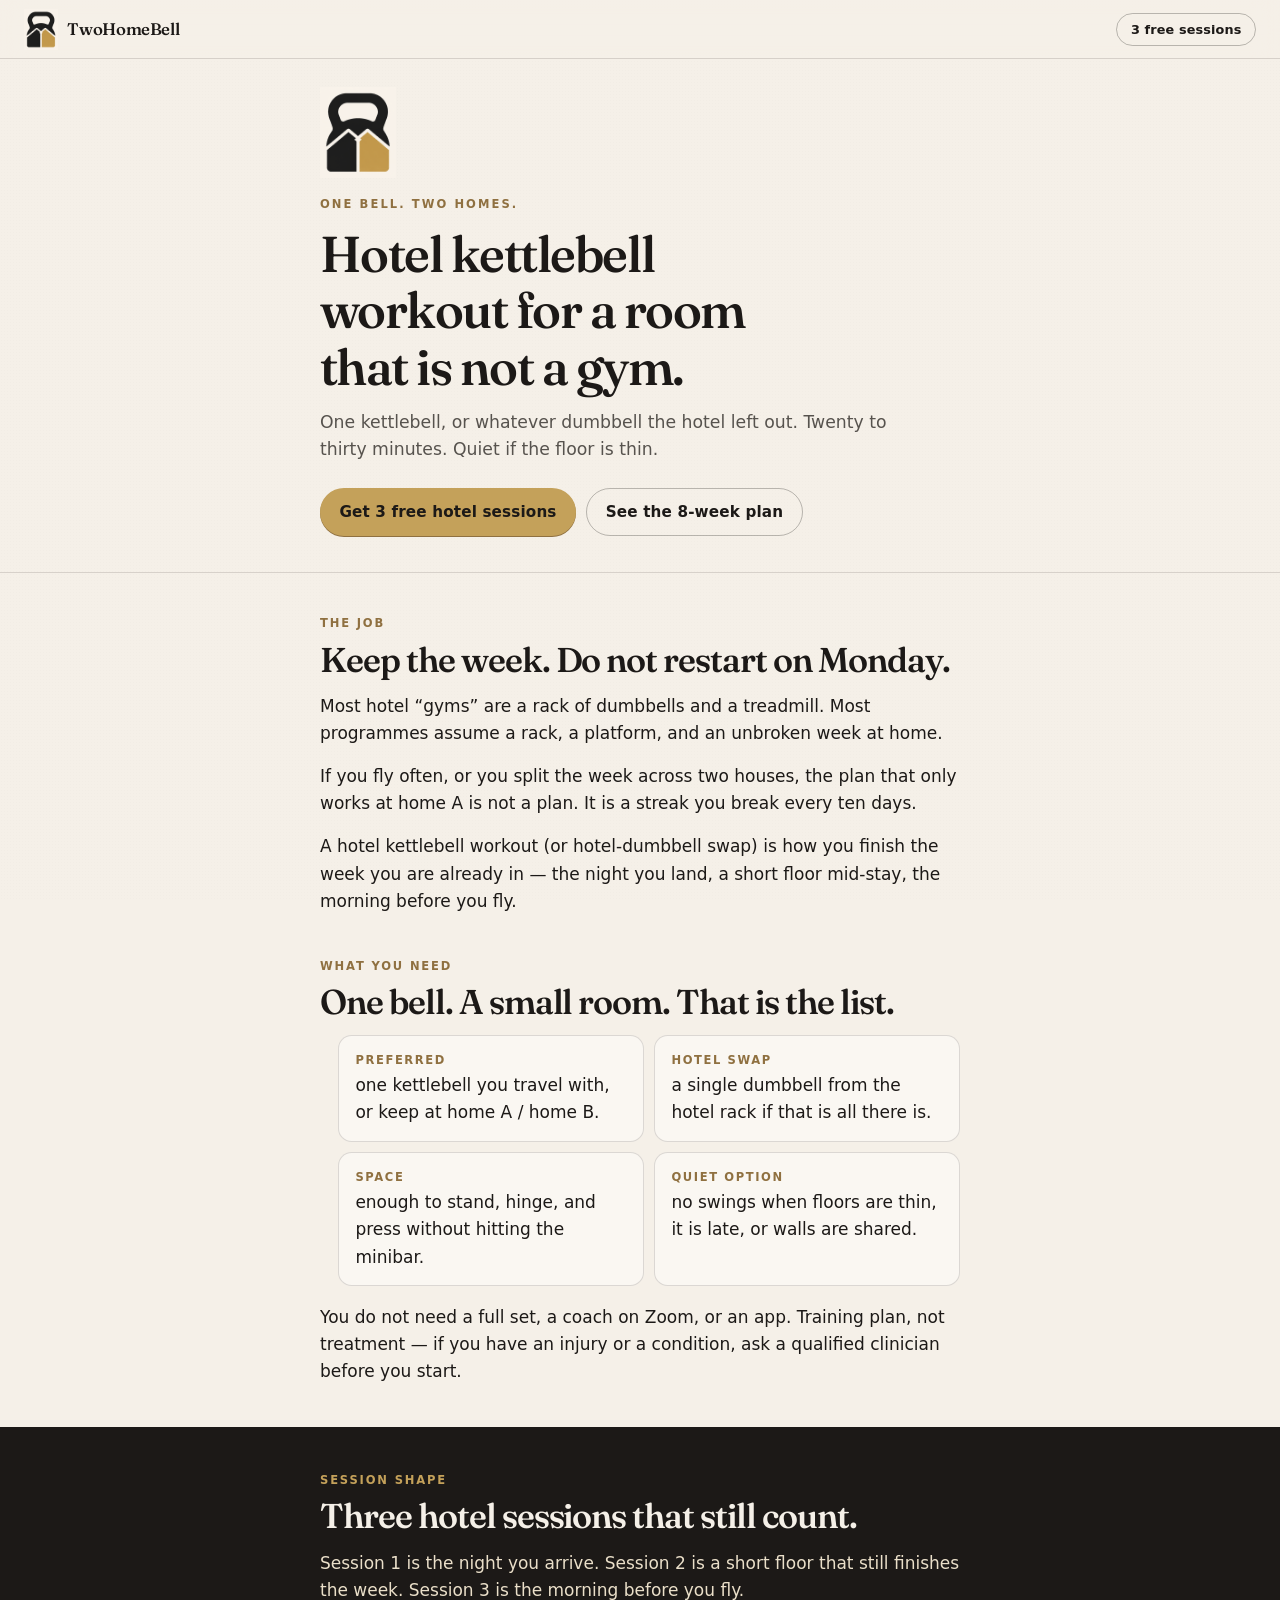
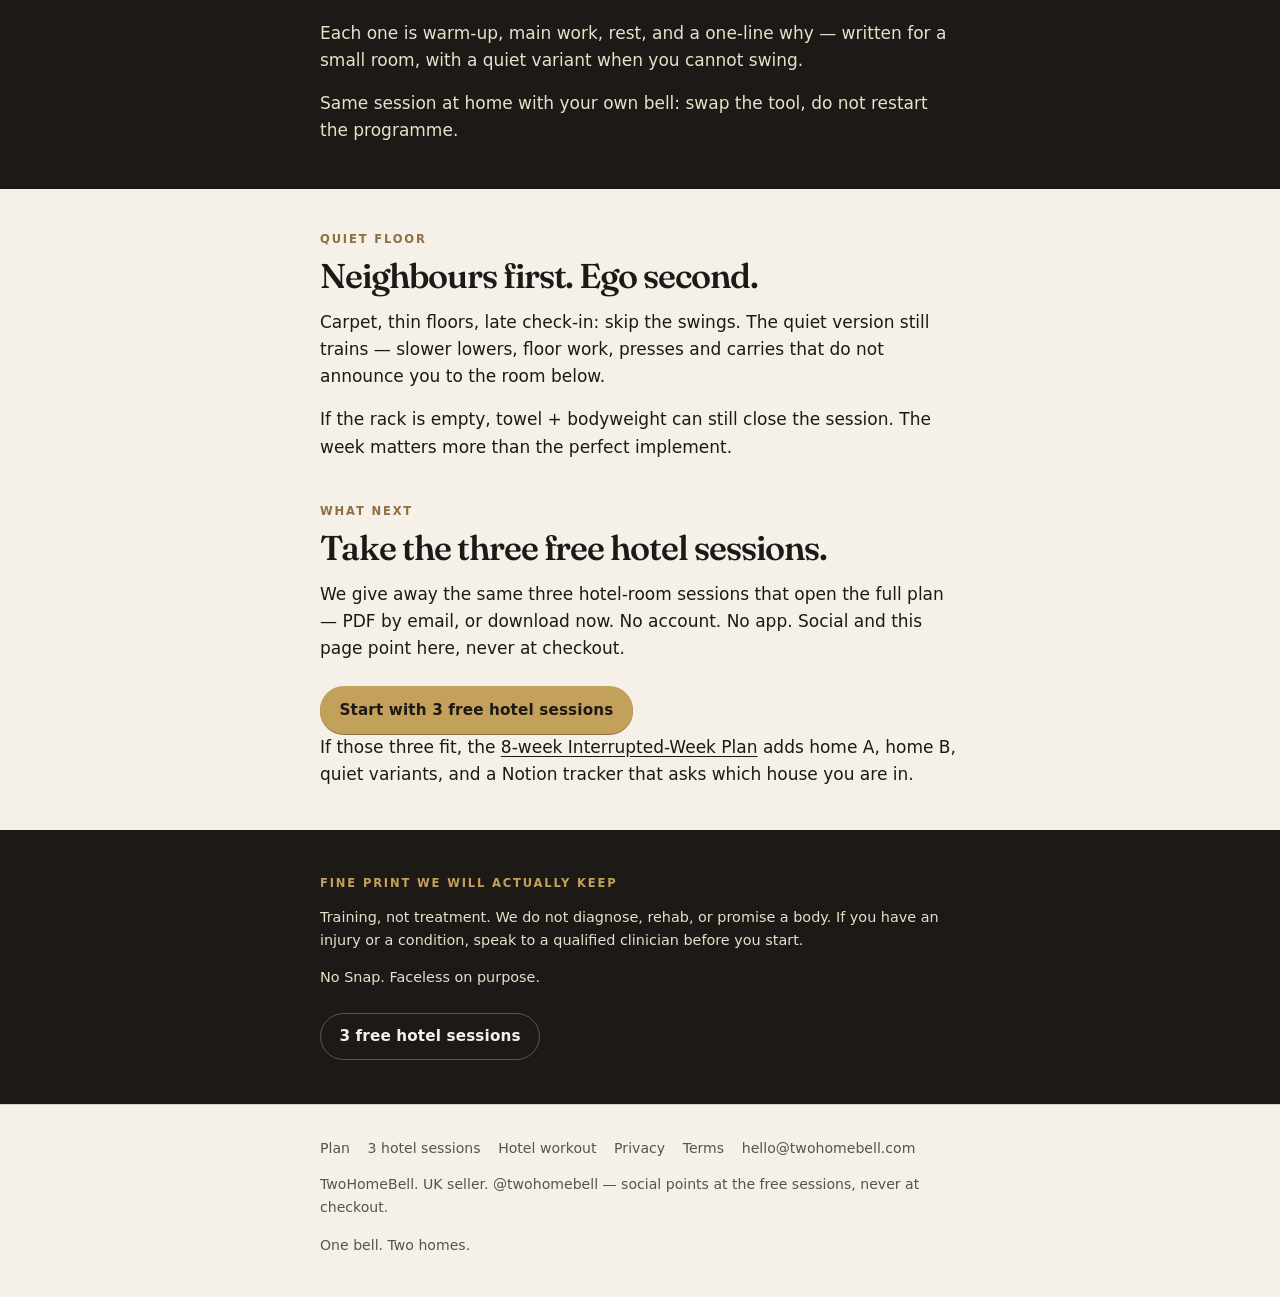
==== hotel-kettlebell-workout.html @ 32d3dc1b "Add hotel kettlebell workout guide (CTA to start.html)" ====
<!DOCTYPE html>
<html lang="en-GB">
<head>
  <meta charset="utf-8">
  <meta name="viewport" content="width=device-width, initial-scale=1">
  <title>Hotel kettlebell workout — one bell, quiet floor</title>
  <meta name="description" content="A hotel kettlebell workout for small rooms and thin floors. One bell or a hotel dumbbell. 20–30 minutes. Free three-session PDF.">
  <link rel="canonical" href="http://twohomebell.com/hotel-kettlebell-workout.html">
  <link rel="icon" type="image/png" href="favicon.png">
  <link rel="apple-touch-icon" href="favicon.png">
  <meta property="og:title" content="Hotel kettlebell workout — one bell, quiet floor">
  <meta property="og:description" content="Small room. Neighbours. One bell or a hotel dumbbell. Free three hotel-room sessions.">
  <meta property="og:url" content="http://twohomebell.com/hotel-kettlebell-workout.html">
  <meta property="og:image" content="http://twohomebell.com/twohomebell-mark.png">
  <meta property="og:type" content="article">
  <meta name="theme-color" content="#F5F0E8">
  <link rel="preconnect" href="https://fonts.googleapis.com">
  <link rel="preconnect" href="https://fonts.gstatic.com" crossorigin>
  <link href="https://fonts.googleapis.com/css2?family=Fraunces:ital,opsz,wght@0,144,500;0,144,600;1,144,500&display=swap" rel="stylesheet">
  <link rel="stylesheet" href="styles.css">
</head>
<body>
  <a class="skip" href="#main">Skip to content</a>
  <header class="site-header">
    <a class="brand" href="index.html">
      <img src="logo.png" alt="" width="40" height="48">
      <span class="brand-name">TwoHomeBell</span>
    </a>
    <a class="btn btn-ghost btn-small header-cta" href="start.html">3 free sessions</a>
  </header>

  <main id="main">
    <section class="hero">
      <div class="wrap">
        <img class="hero-mark" src="logo.png" alt="" width="76" height="90">
        <p class="kicker">One bell. Two homes.</p>
        <h1>Hotel kettlebell workout for a room that is not a gym.</h1>
        <p class="lead">One kettlebell, or whatever dumbbell the hotel left out. Twenty to thirty minutes. Quiet if the floor is thin.</p>
        <div class="btn-row">
          <a class="btn btn-primary" href="start.html">Get 3 free hotel sessions</a>
          <a class="btn btn-ghost" href="index.html">See the 8-week plan</a>
        </div>
      </div>
    </section>

    <hr class="rule">

    <section class="section">
      <div class="wrap prose">
        <p class="section-num">The job</p>
        <h2>Keep the week. Do not restart on Monday.</h2>
        <p>Most hotel “gyms” are a rack of dumbbells and a treadmill. Most programmes assume a rack, a platform, and an unbroken week at home.</p>
        <p>If you fly often, or you split the week across two houses, the plan that only works at home A is not a plan. It is a streak you break every ten days.</p>
        <p>A hotel kettlebell workout (or hotel-dumbbell swap) is how you finish the week you are already in — the night you land, a short floor mid-stay, the morning before you fly.</p>
      </div>
    </section>

    <section class="section" style="padding-top:0">
      <div class="wrap prose">
        <p class="section-num">What you need</p>
        <h2>One bell. A small room. That is the list.</h2>
        <ul class="variants">
          <li><strong>Preferred</strong> one kettlebell you travel with, or keep at home A / home B.</li>
          <li><strong>Hotel swap</strong> a single dumbbell from the hotel rack if that is all there is.</li>
          <li><strong>Space</strong> enough to stand, hinge, and press without hitting the minibar.</li>
          <li><strong>Quiet option</strong> no swings when floors are thin, it is late, or walls are shared.</li>
        </ul>
        <p>You do not need a full set, a coach on Zoom, or an app. Training plan, not treatment — if you have an injury or a condition, ask a qualified clinician before you start.</p>
      </div>
    </section>

    <section class="band">
      <div class="wrap">
        <p class="section-num">Session shape</p>
        <h2>Three hotel sessions that still count.</h2>
        <p>Session 1 is the night you arrive. Session 2 is a short floor that still finishes the week. Session 3 is the morning before you fly.</p>
        <p>Each one is warm-up, main work, rest, and a one-line why — written for a small room, with a quiet variant when you cannot swing.</p>
        <p>Same session at home with your own bell: swap the tool, do not restart the programme.</p>
      </div>
    </section>

    <section class="section">
      <div class="wrap prose">
        <p class="section-num">Quiet floor</p>
        <h2>Neighbours first. Ego second.</h2>
        <p>Carpet, thin floors, late check-in: skip the swings. The quiet version still trains — slower lowers, floor work, presses and carries that do not announce you to the room below.</p>
        <p>If the rack is empty, towel + bodyweight can still close the session. The week matters more than the perfect implement.</p>
      </div>
    </section>

    <section class="section" style="padding-top:0">
      <div class="wrap prose">
        <p class="section-num">What next</p>
        <h2>Take the three free hotel sessions.</h2>
        <p>We give away the same three hotel-room sessions that open the full plan — PDF by email, or download now. No account. No app. Social and this page point here, never at checkout.</p>
        <div class="btn-row">
          <a class="btn btn-primary" href="start.html">Start with 3 free hotel sessions</a>
        </div>
        <p>If those three fit, the <a href="index.html">8-week Interrupted-Week Plan</a> adds home A, home B, quiet variants, and a Notion tracker that asks which house you are in.</p>
      </div>
    </section>

    <section class="band">
      <div class="wrap fine-print">
        <p class="section-num">Fine print we will actually keep</p>
        <p>Training, not treatment. We do not diagnose, rehab, or promise a body. If you have an injury or a condition, speak to a qualified clinician before you start.</p>
        <p>No Snap. Faceless on purpose.</p>
        <div class="btn-row">
          <a class="btn btn-ghost" href="start.html" style="border-color:rgba(245,240,232,0.28);color:var(--cream)">3 free hotel sessions</a>
        </div>
      </div>
    </section>
  </main>

  <footer class="site-footer">
    <div class="wrap">
      <nav aria-label="Footer">
        <a href="index.html">Plan</a>
        <a href="start.html">3 hotel sessions</a>
        <a href="hotel-kettlebell-workout.html">Hotel workout</a>
        <a href="privacy.html">Privacy</a>
        <a href="terms.html">Terms</a>
        <a href="mailto:hello@twohomebell.com">hello@twohomebell.com</a>
      </nav>
      <p>TwoHomeBell. UK seller. @twohomebell — social points at the free sessions, never at checkout.</p>
      <p class="social-note"><a href="start.html">One bell. Two homes.</a></p>
    </div>
  </footer>
</body>
</html>
---- styles.css ----
/* TwoHomeBell — mobile-first storefront
   charcoal #1C1917 · cream #F5F0E8 · brass #C4A15A */

:root {
  --charcoal: #1C1917;
  --cream: #F5F0E8;
  --cream-2: #EBE4D6;
  --brass: #C4A15A;
  --brass-deep: #8F7040;
  --ink: #1C1917;
  --muted: #57534E;
  --line: rgba(28, 25, 23, 0.14);
  --line-strong: rgba(28, 25, 23, 0.28);
  --halo: rgba(196, 161, 90, 0.22);
  --display: "Fraunces", "Iowan Old Style", "Palatino Linotype", Palatino, Georgia, serif;
  --sans: ui-sans-serif, system-ui, -apple-system, "Segoe UI", Roboto, Helvetica, Arial, sans-serif;
  --max: 40rem;
  --pad: 1.25rem;
  --header-h: 3.5rem;
  --radius: 0.85rem;
}

*, *::before, *::after { box-sizing: border-box; }

html {
  scroll-behavior: smooth;
  color-scheme: light;
}

html, body {
  margin: 0;
  padding: 0;
}

body {
  font-family: var(--sans);
  font-size: 1.0625rem;
  line-height: 1.6;
  color: var(--ink);
  background: var(--cream);
  -webkit-font-smoothing: antialiased;
  text-rendering: optimizeLegibility;
}

body::before {
  content: "";
  position: fixed;
  inset: 0;
  pointer-events: none;
  z-index: 0;
  opacity: 0.35;
  background-image:
    radial-gradient(rgba(28, 25, 23, 0.035) 0.6px, transparent 0.7px);
  background-size: 3px 3px;
}

img { max-width: 100%; height: auto; display: block; }

a {
  color: var(--charcoal);
  text-underline-offset: 0.18em;
}

a:hover { color: var(--brass-deep); }

:focus-visible {
  outline: 2px solid var(--brass);
  outline-offset: 3px;
}

.skip {
  position: absolute;
  left: 0.75rem;
  top: -3rem;
  background: var(--charcoal);
  color: var(--cream);
  padding: 0.5rem 0.8rem;
  z-index: 100;
  text-decoration: none;
}
.skip:focus { top: 0.75rem; color: var(--cream); }

.wrap {
  width: min(100% - (var(--pad) * 2), var(--max));
  margin-inline: auto;
  position: relative;
  z-index: 1;
}

/* Header */
.site-header {
  position: sticky;
  top: 0;
  z-index: 50;
  display: flex;
  align-items: center;
  justify-content: space-between;
  gap: 0.75rem;
  min-height: var(--header-h);
  padding: 0.55rem var(--pad);
  background: color-mix(in srgb, var(--cream) 88%, transparent);
  backdrop-filter: blur(12px);
  -webkit-backdrop-filter: blur(12px);
  border-bottom: 1px solid var(--line);
}

.brand {
  display: flex;
  align-items: center;
  gap: 0.55rem;
  text-decoration: none;
  color: var(--charcoal);
  min-width: 0;
}

.brand img {
  width: 2.15rem;
  height: 2.55rem;
  object-fit: contain;
  flex-shrink: 0;
}

.brand-name {
  font-family: var(--display);
  font-optical-sizing: auto;
  font-weight: 560;
  font-size: 1.05rem;
  letter-spacing: -0.02em;
  line-height: 1;
  white-space: nowrap;
}

.header-cta {
  flex-shrink: 0;
}

.subnav {
  display: flex;
  flex-wrap: wrap;
  gap: 0.35rem 1rem;
  padding: 0.7rem var(--pad) 0;
  font-size: 0.78rem;
  letter-spacing: 0.12em;
  text-transform: uppercase;
  color: var(--muted);
  position: relative;
  z-index: 1;
}
.subnav a {
  color: var(--muted);
  text-decoration: none;
}
.subnav a:hover { color: var(--charcoal); }

/* Buttons */
.btn {
  display: inline-flex;
  align-items: center;
  justify-content: center;
  gap: 0.4rem;
  text-decoration: none;
  border: 1px solid transparent;
  cursor: pointer;
  font-family: var(--sans);
  font-weight: 600;
  font-size: 0.95rem;
  letter-spacing: 0.01em;
  line-height: 1.2;
  padding: 0.85rem 1.15rem;
  border-radius: 999px;
  transition: transform 0.15s ease, background 0.15s ease, box-shadow 0.15s ease;
}
.btn:hover { color: inherit; transform: translateY(-1px); }
.btn:active { transform: translateY(0); }

.btn-primary {
  background: var(--brass);
  color: var(--charcoal);
  box-shadow: 0 1px 0 var(--brass-deep);
}
.btn-primary:hover {
  background: #d4b36a;
  color: var(--charcoal);
}

.btn-ghost {
  background: transparent;
  color: var(--charcoal);
  border-color: var(--line-strong);
}
.btn-ghost:hover { background: var(--cream-2); color: var(--charcoal); }

.btn-invert {
  background: var(--cream);
  color: var(--charcoal);
}
.btn-invert:hover { background: #fff; color: var(--charcoal); }

.btn-small {
  padding: 0.5rem 0.85rem;
  font-size: 0.8rem;
}

.btn-block { width: 100%; }

.btn-row {
  display: flex;
  flex-direction: column;
  gap: 0.65rem;
  margin-top: 1.5rem;
}

/* Type */
.kicker {
  font-size: 0.72rem;
  letter-spacing: 0.18em;
  text-transform: uppercase;
  color: var(--brass-deep);
  font-weight: 650;
  margin: 0 0 0.75rem;
}

h1, h2, h3, .display {
  font-family: var(--display);
  font-optical-sizing: auto;
  font-weight: 560;
  letter-spacing: -0.03em;
  line-height: 1.12;
  margin: 0 0 0.85rem;
}

h1 {
  font-size: clamp(2.15rem, 8.6vw, 3.15rem);
  font-weight: 560;
}

h1 em, h2 em, .em {
  font-style: italic;
  font-weight: 500;
  color: var(--brass-deep);
}

h2 { font-size: clamp(1.65rem, 6vw, 2.15rem); }
h3 { font-size: 1.2rem; letter-spacing: -0.02em; margin-bottom: 0.4rem; }

.lead {
  font-size: 1.08rem;
  color: var(--muted);
  margin: 0;
  max-width: 36rem;
}

p { margin: 0 0 1rem; }
p:last-child { margin-bottom: 0; }

.muted { color: var(--muted); }
.small { font-size: 0.88rem; color: var(--muted); }

hr.rule {
  border: 0;
  height: 1px;
  background: var(--line);
  margin: 0;
}

/* Hero */
.hero {
  padding: 1.75rem 0 2.25rem;
  position: relative;
  z-index: 1;
}

.hero-mark {
  width: 5.25rem;
  height: auto;
  margin: 0 0 1.25rem;
}

.trust {
  display: grid;
  grid-template-columns: 1fr 1fr;
  gap: 0.6rem;
  margin-top: 1.5rem;
}
.trust span {
  display: block;
  font-size: 0.78rem;
  color: var(--muted);
  padding: 0.55rem 0.7rem;
  border: 1px solid var(--line);
  border-radius: 0.55rem;
  background: color-mix(in srgb, var(--cream) 70%, white);
}

/* Week rail */
.week-rail {
  display: grid;
  grid-template-columns: repeat(7, 1fr);
  gap: 0.28rem;
  margin: 1.75rem 0 0.35rem;
}
.day {
  background: var(--charcoal);
  color: var(--cream);
  border-radius: 0.45rem;
  padding: 0.45rem 0.15rem 0.5rem;
  text-align: center;
  min-height: 4.4rem;
  display: flex;
  flex-direction: column;
  justify-content: space-between;
  gap: 0.15rem;
}
.day span {
  font-size: 0.58rem;
  letter-spacing: 0.08em;
  text-transform: uppercase;
  opacity: 0.7;
}
.day b {
  font-size: 0.62rem;
  font-weight: 650;
  line-height: 1.2;
}
.day i {
  font-style: normal;
  font-size: 0.62rem;
  color: var(--brass);
  font-weight: 700;
}
.day.mute {
  background: transparent;
  color: var(--muted);
  border: 1px dashed var(--line-strong);
}
.day.mute i { display: none; }
.week-caption {
  font-size: 0.75rem;
  color: var(--muted);
  margin: 0.45rem 0 0;
}

/* Sections */
.section {
  padding: 2.6rem 0;
  position: relative;
  z-index: 1;
}

.section-num {
  font-size: 0.72rem;
  letter-spacing: 0.16em;
  text-transform: uppercase;
  color: var(--brass-deep);
  font-weight: 650;
  margin: 0 0 0.5rem;
}

.band {
  background: var(--charcoal);
  color: var(--cream);
  padding: 2.75rem 0;
  position: relative;
  z-index: 1;
}
.band h2, .band h3 { color: var(--cream); }
.band .section-num { color: var(--brass); }
.band .lead, .band .muted, .band p { color: color-mix(in srgb, var(--cream) 78%, var(--brass)); }
.band a { color: var(--brass); }
.band a:hover { color: #e0c07a; }

.pull {
  border-left: 3px solid var(--brass);
  padding: 0.15rem 0 0.15rem 1rem;
  margin: 1.25rem 0;
  font-family: var(--display);
  font-size: 1.35rem;
  line-height: 1.3;
  letter-spacing: -0.02em;
}

/* Cards / grids */
.grid {
  display: grid;
  gap: 0.75rem;
  margin-top: 1.25rem;
}

.card {
  background: color-mix(in srgb, var(--cream) 55%, white);
  border: 1px solid var(--line);
  border-radius: var(--radius);
  padding: 1.05rem 1.1rem 1.15rem;
}

.card .tag {
  display: inline-block;
  font-size: 0.68rem;
  letter-spacing: 0.14em;
  text-transform: uppercase;
  color: var(--brass-deep);
  font-weight: 700;
  margin-bottom: 0.35rem;
}

.card p { color: var(--muted); font-size: 0.95rem; }

.split {
  display: grid;
  gap: 0.75rem;
  margin-top: 1.1rem;
}
.split .card.yes { border-color: color-mix(in srgb, var(--brass) 55%, var(--line)); }
.split .card.no { background: transparent; }

/* Session sheet */
.sheet {
  margin-top: 1.25rem;
  border: 1px solid var(--line-strong);
  border-radius: var(--radius);
  overflow: hidden;
  background: #fffdf8;
}
.sheet-head {
  display: flex;
  justify-content: space-between;
  gap: 0.5rem;
  padding: 0.85rem 1.05rem;
  background: var(--charcoal);
  color: var(--cream);
  font-size: 0.82rem;
}
.sheet-head strong { font-weight: 650; }
.sheet-head span { color: var(--brass); }
.sheet ol {
  margin: 0;
  padding: 0.7rem 1.05rem 0.9rem 2.1rem;
}
.sheet li {
  padding: 0.45rem 0;
  border-bottom: 1px solid var(--line);
  font-size: 0.95rem;
}
.sheet li:last-child { border-bottom: 0; }
.sheet .swap {
  padding: 0.8rem 1.05rem 1rem;
  font-size: 0.88rem;
  color: var(--muted);
  background: var(--cream-2);
}

/* FAQ */
.faq {
  margin-top: 0.5rem;
  border-top: 1px solid var(--line);
}
.faq details {
  border-bottom: 1px solid var(--line);
  padding: 0.15rem 0;
}
.faq summary {
  cursor: pointer;
  list-style: none;
  padding: 1rem 1.6rem 1rem 0;
  font-weight: 600;
  position: relative;
}
.faq summary::-webkit-details-marker { display: none; }
.faq summary::after {
  content: "+";
  position: absolute;
  right: 0;
  top: 1rem;
  color: var(--brass-deep);
  font-size: 1.2rem;
  font-weight: 500;
  line-height: 1;
}
.faq details[open] summary::after { content: "–"; }
.faq details p {
  margin: 0 0 1rem;
  color: var(--muted);
  padding-right: 1rem;
}

/* Buy */
.price-row {
  display: flex;
  align-items: baseline;
  gap: 0.65rem;
  margin: 0.5rem 0 0.85rem;
}
.price {
  font-family: var(--display);
  font-size: 3rem;
  letter-spacing: -0.04em;
  line-height: 1;
}
.price-meta { color: var(--muted); font-size: 0.92rem; }

.checkout-note {
  font-size: 0.78rem;
  color: var(--muted);
  margin-top: 0.85rem;
}
.checkout-note code {
  font-size: 0.75rem;
  background: var(--cream-2);
  padding: 0.05rem 0.3rem;
  border-radius: 0.25rem;
}

.bullets {
  list-style: none;
  margin: 1rem 0 0;
  padding: 0;
}
.bullets li {
  padding: 0.4rem 0 0.4rem 1.2rem;
  position: relative;
  color: var(--muted);
}
.bullets li::before {
  content: "";
  width: 0.45rem;
  height: 0.45rem;
  background: var(--brass);
  border-radius: 50%;
  position: absolute;
  left: 0;
  top: 0.85rem;
}

/* Forms */
form { margin-top: 1.25rem; }
label {
  display: block;
  font-size: 0.78rem;
  letter-spacing: 0.1em;
  text-transform: uppercase;
  font-weight: 650;
  margin-bottom: 0.4rem;
}
input[type="email"], input[type="text"] {
  width: 100%;
  font: inherit;
  font-size: 1rem;
  padding: 0.85rem 0.95rem;
  border: 1px solid var(--line-strong);
  border-radius: 0.65rem;
  background: #fff;
  color: var(--charcoal);
  margin-bottom: 0.85rem;
}
input:focus {
  outline: 2px solid var(--brass);
  outline-offset: 1px;
  border-color: var(--brass);
}

.success {
  display: none;
  border: 1px solid var(--brass);
  background: color-mix(in srgb, var(--brass) 12%, var(--cream));
  border-radius: var(--radius);
  padding: 1rem 1.1rem;
  margin: 1.25rem 0;
}
.success.is-visible { display: block; }
.form-hidden { display: none; }

.session-stack { display: grid; gap: 1rem; margin-top: 1.25rem; }

/* Footer / legal */
.site-footer {
  padding: 2rem 0 2.5rem;
  border-top: 1px solid var(--line);
  position: relative;
  z-index: 1;
  font-size: 0.88rem;
  color: var(--muted);
}
.site-footer nav {
  display: flex;
  flex-wrap: wrap;
  gap: 0.75rem 1.1rem;
  margin-bottom: 0.85rem;
}
.site-footer a { color: var(--muted); text-decoration: none; }
.site-footer a:hover { color: var(--charcoal); }

.draft-banner {
  background: var(--charcoal);
  color: var(--cream);
  text-align: center;
  font-size: 0.75rem;
  letter-spacing: 0.16em;
  text-transform: uppercase;
  padding: 0.45rem 0.75rem;
  position: relative;
  z-index: 2;
}
.legal h1 { font-size: 2rem; margin-top: 1.5rem; }
.legal h2 { font-size: 1.25rem; margin-top: 1.75rem; }
.legal p, .legal li { color: var(--muted); }

.note-box {
  border: 1px dashed var(--brass-deep);
  border-radius: var(--radius);
  padding: 0.85rem 1rem;
  font-size: 0.92rem;
  margin: 1rem 0 1.5rem;
}

@media (min-width: 640px) {
  :root { --pad: 1.5rem; }
  .btn-row { flex-direction: row; }
  .btn-row .btn { width: auto; }
  .trust { grid-template-columns: repeat(4, 1fr); }
  .grid.four { grid-template-columns: 1fr 1fr; }
  .split { grid-template-columns: 1fr 1fr; }
}

@media (prefers-reduced-motion: reduce) {
  html { scroll-behavior: auto; }
  .btn { transition: none; }
}

/* Content lists from locked copy */
.prose ul, .prose ol {
  margin: 0.75rem 0 1.1rem;
  padding-left: 1.15rem;
}
.prose li { margin: 0 0 0.55rem; }
.prose li strong { font-weight: 650; }

.variants {
  list-style: none;
  padding: 0;
  margin: 1rem 0 1.15rem;
}
.variants li {
  margin: 0 0 0.65rem;
  padding: 0.9rem 1rem;
  border: 1px solid var(--line);
  border-radius: var(--radius);
  background: color-mix(in srgb, var(--cream) 55%, white);
}
.variants li strong {
  display: block;
  font-size: 0.72rem;
  letter-spacing: 0.14em;
  text-transform: uppercase;
  color: var(--brass-deep);
  margin-bottom: 0.2rem;
}

.inside-list {
  list-style: none;
  margin: 1rem 0 0;
  padding: 0;
  border-top: 1px solid var(--line);
}
.inside-list li {
  margin: 0;
  padding: 0.85rem 0;
  border-bottom: 1px solid var(--line);
  padding-left: 1.35rem;
  position: relative;
}
.inside-list li::before {
  content: "";
  width: 0.42rem;
  height: 0.42rem;
  background: var(--brass);
  border-radius: 50%;
  position: absolute;
  left: 0;
  top: 1.2rem;
}

.fine-print {
  font-size: 0.9rem;
  color: var(--muted);
}
.fine-print p { margin-bottom: 0.85rem; }

.social-note {
  margin-top: 0.75rem;
}

.header-cta.btn-small { white-space: nowrap; }

.hero h1 { max-width: 14ch; }

@media (min-width: 640px) {
  .variants {
    display: grid;
    grid-template-columns: 1fr 1fr;
    gap: 0.65rem;
  }
  .variants li { margin: 0; }
}

.hero-mark {
  width: 4.75rem;
  height: auto;
  margin: 0 0 1.1rem;
}

.band .card {
  background: transparent;
  border-color: rgba(245, 240, 232, 0.2);
}
.band .card p { color: color-mix(in srgb, var(--cream) 78%, var(--brass)); }
.band .tag { color: var(--brass); }

@media (max-width: 399px) {
  .brand-name { font-size: 0.95rem; }
  .header-cta.btn-small { padding: 0.45rem 0.7rem; font-size: 0.75rem; }
}
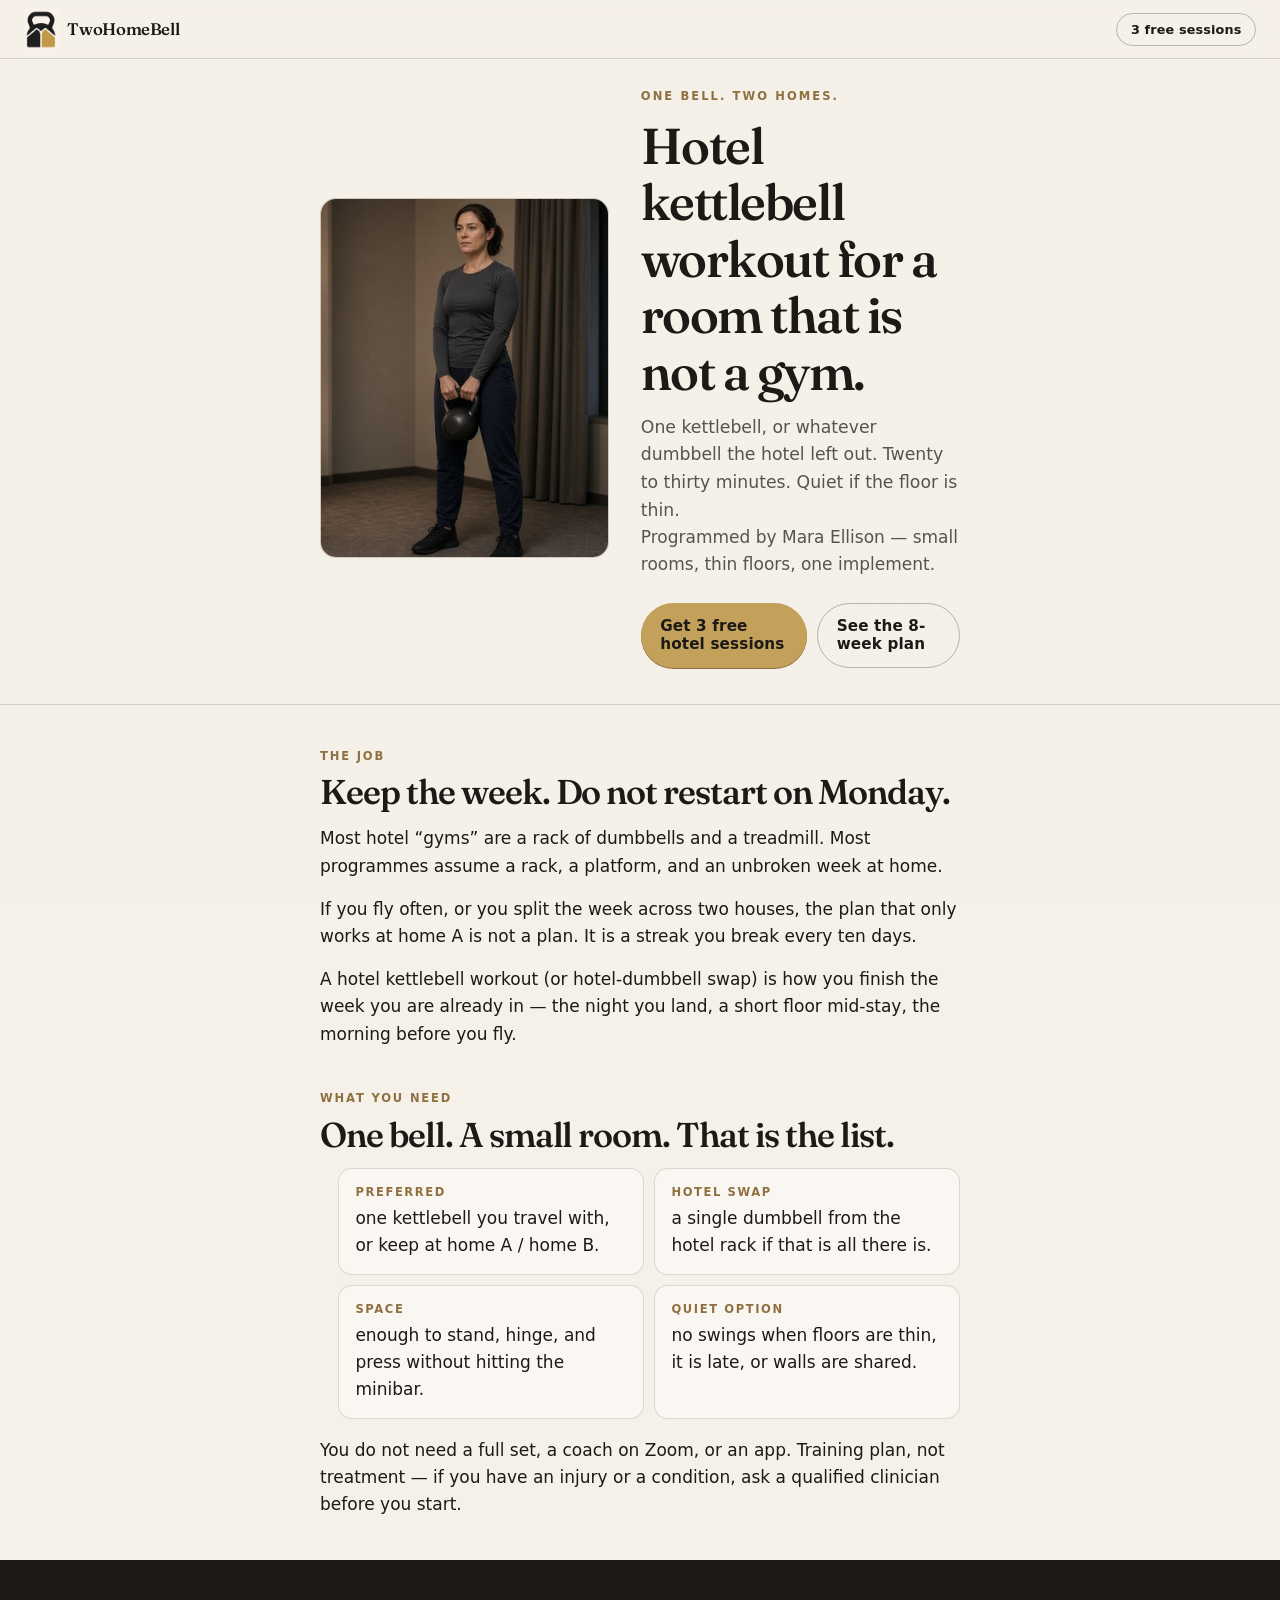
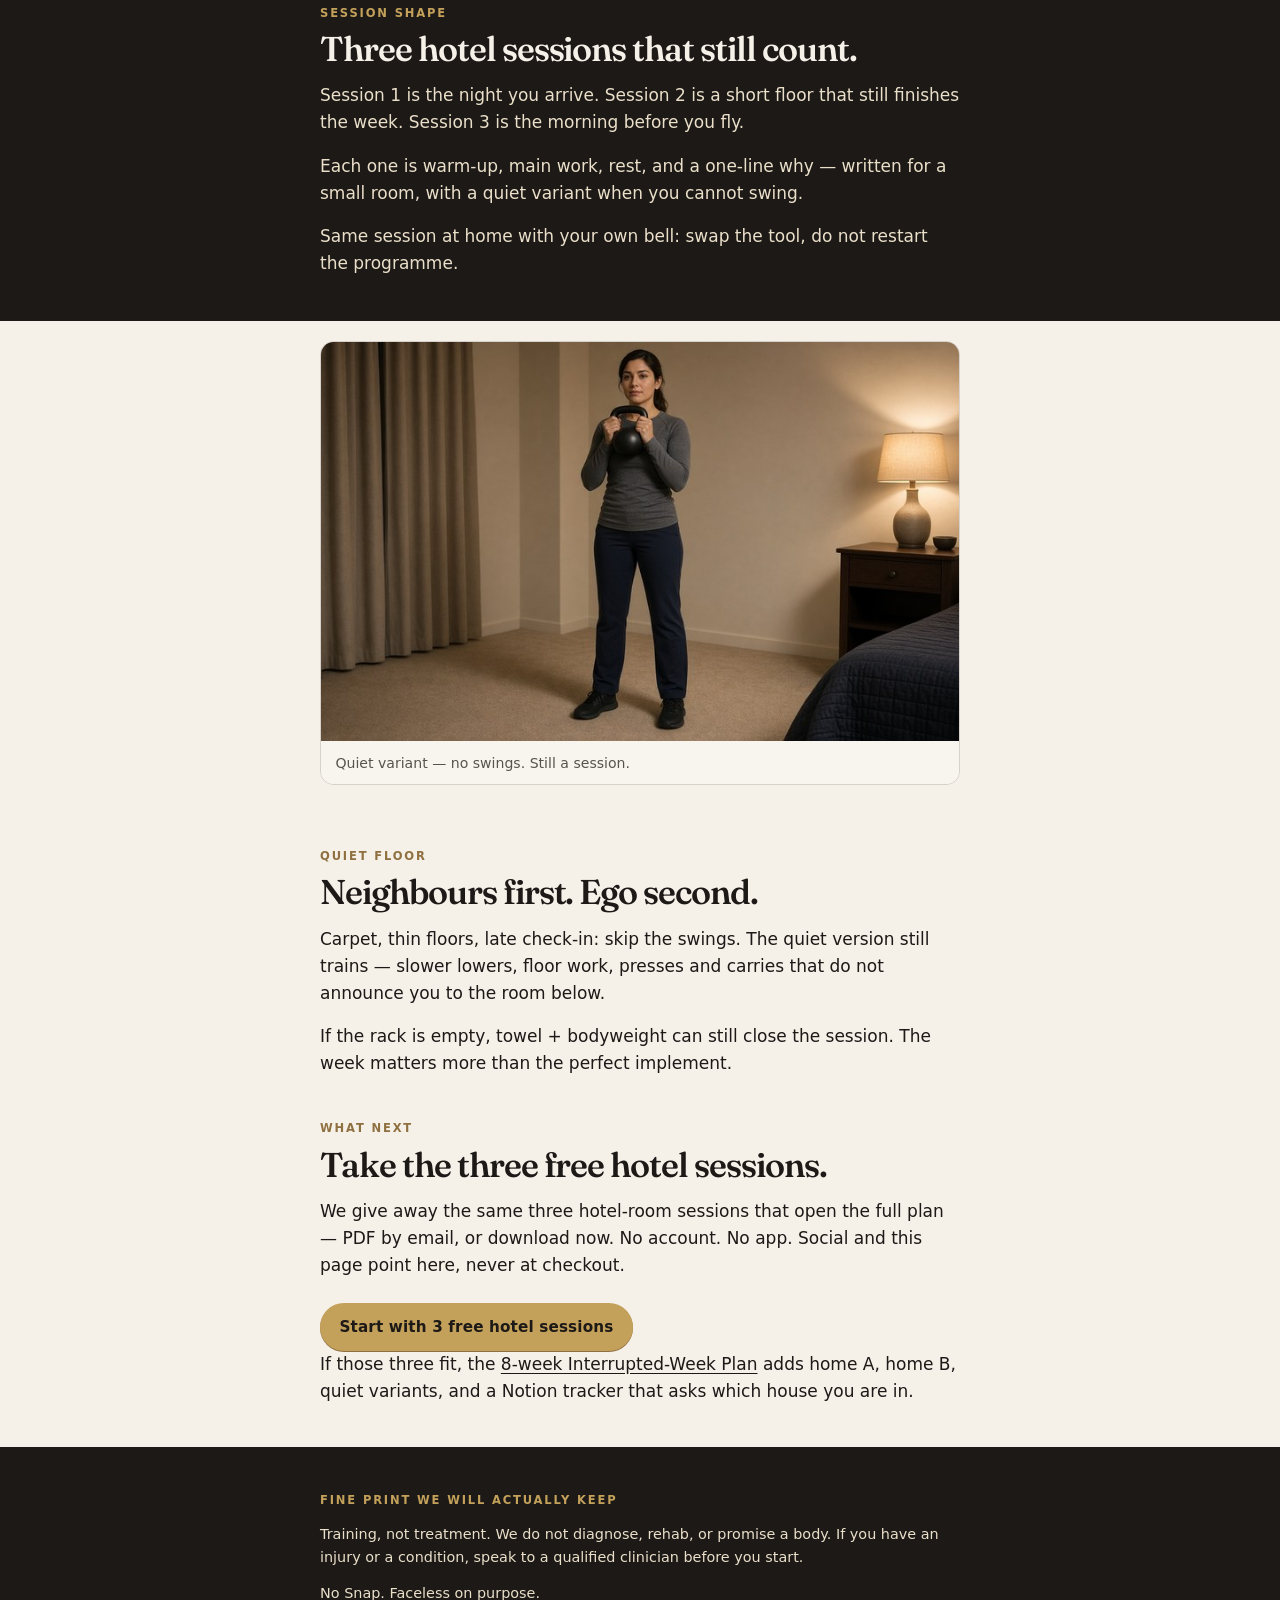
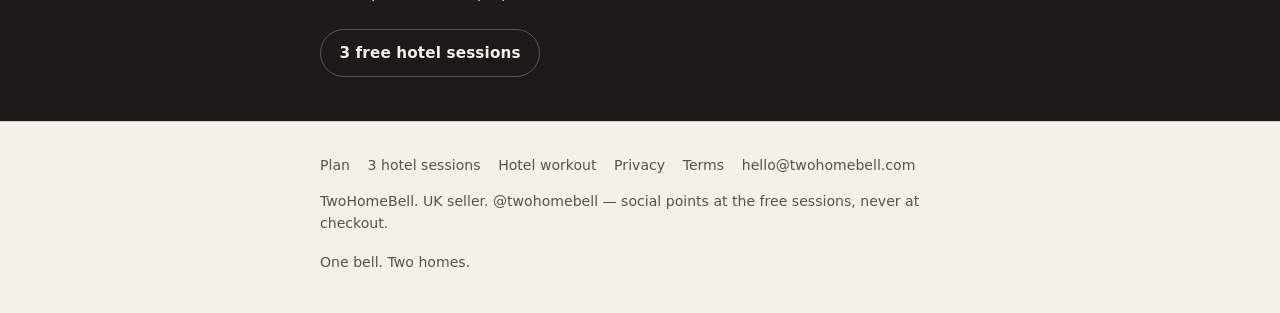
==== commit 15d6422f: "Revamp site with Mara Ellison coach face + hotel/home imagery" ====
--- a/hotel-kettlebell-workout.html
+++ b/hotel-kettlebell-workout.html
@@ -5,19 +5,25 @@
   <meta name="viewport" content="width=device-width, initial-scale=1">
   <title>Hotel kettlebell workout — one bell, quiet floor</title>
   <meta name="description" content="A hotel kettlebell workout for small rooms and thin floors. One bell or a hotel dumbbell. 20–30 minutes. Free three-session PDF.">
-  <link rel="canonical" href="http://twohomebell.com/hotel-kettlebell-workout.html">
+  <link rel="canonical" href="https://twohomebell.com/hotel-kettlebell-workout.html">
   <link rel="icon" type="image/png" href="favicon.png">
   <link rel="apple-touch-icon" href="favicon.png">
   <meta property="og:title" content="Hotel kettlebell workout — one bell, quiet floor">
   <meta property="og:description" content="Small room. Neighbours. One bell or a hotel dumbbell. Free three hotel-room sessions.">
-  <meta property="og:url" content="http://twohomebell.com/hotel-kettlebell-workout.html">
-  <meta property="og:image" content="http://twohomebell.com/twohomebell-mark.png">
+  <meta property="og:url" content="https://twohomebell.com/hotel-kettlebell-workout.html">
+  <meta property="og:image" content="https://twohomebell.com/coach/web/og-1200x630.jpg">
   <meta property="og:type" content="article">
+  <meta name="twitter:card" content="summary_large_image">
+  <meta name="twitter:title" content="Hotel kettlebell workout — one bell, quiet floor">
+  <meta name="twitter:description" content="Small room. Neighbours. One bell or a hotel dumbbell. Free three hotel-room sessions.">
+  <meta name="twitter:image" content="https://twohomebell.com/coach/web/og-1200x630.jpg">
   <meta name="theme-color" content="#F5F0E8">
   <link rel="preconnect" href="https://fonts.googleapis.com">
   <link rel="preconnect" href="https://fonts.gstatic.com" crossorigin>
   <link href="https://fonts.googleapis.com/css2?family=Fraunces:ital,opsz,wght@0,144,500;0,144,600;1,144,500&display=swap" rel="stylesheet">
   <link rel="stylesheet" href="styles.css">
+  <script data-goatcounter="https://twohomebell.goatcounter.com/count"
+          async src="https://gc.zgo.at/count.js"></script>
 </head>
 <body>
   <a class="skip" href="#main">Skip to content</a>
@@ -31,14 +37,19 @@
 
   <main id="main">
     <section class="hero">
-      <div class="wrap">
-        <img class="hero-mark" src="logo.png" alt="" width="76" height="90">
-        <p class="kicker">One bell. Two homes.</p>
-        <h1>Hotel kettlebell workout for a room that is not a gym.</h1>
-        <p class="lead">One kettlebell, or whatever dumbbell the hotel left out. Twenty to thirty minutes. Quiet if the floor is thin.</p>
-        <div class="btn-row">
-          <a class="btn btn-primary" href="start.html">Get 3 free hotel sessions</a>
-          <a class="btn btn-ghost" href="index.html">See the 8-week plan</a>
+      <div class="wrap hero-split">
+        <figure class="hero-photo">
+          <img src="coach/web/hotel-800.jpg" width="800" height="1000" alt="Mara training with a kettlebell in a hotel room beside an open suitcase">
+        </figure>
+        <div class="hero-copy">
+          <p class="kicker">One bell. Two homes.</p>
+          <h1>Hotel kettlebell workout for a room that is not a gym.</h1>
+          <p class="lead">One kettlebell, or whatever dumbbell the hotel left out. Twenty to thirty minutes. Quiet if the floor is thin.</p>
+          <p class="muted">Programmed by Mara Ellison — small rooms, thin floors, one implement.</p>
+          <div class="btn-row">
+            <a class="btn btn-primary" href="start.html">Get 3 free hotel sessions</a>
+            <a class="btn btn-ghost" href="index.html">See the 8-week plan</a>
+          </div>
         </div>
       </div>
     </section>
@@ -78,6 +89,11 @@
         <p>Same session at home with your own bell: swap the tool, do not restart the programme.</p>
       </div>
     </section>
+
+    <figure class="inline-photo wrap" style="max-width:var(--max);margin-left:auto;margin-right:auto">
+      <img src="coach/web/quiet-800.jpg" width="800" height="1000" loading="lazy" alt="Mara holding a kettlebell in a quiet hotel room with curtains closed">
+      <figcaption>Quiet variant — no swings. Still a session.</figcaption>
+    </figure>
 
     <section class="section">
       <div class="wrap prose">
--- a/styles.css
+++ b/styles.css
@@ -719,3 +719,178 @@
   .brand-name { font-size: 0.95rem; }
   .header-cta.btn-small { padding: 0.45rem 0.7rem; font-size: 0.75rem; }
 }
+
+
+/* --- Mara revamp (Sep 2026) --- */
+.hero-split {
+  display: grid;
+  gap: 1.5rem;
+  align-items: center;
+}
+.hero-photo {
+  margin: 0;
+  border-radius: calc(var(--radius) + 0.15rem);
+  overflow: hidden;
+  border: 1px solid var(--line);
+  background: var(--cream-2);
+}
+.hero-photo img {
+  display: block;
+  width: 100%;
+  height: auto;
+  aspect-ratio: 4 / 5;
+  object-fit: cover;
+}
+.hero-copy .hero-mark { margin-bottom: 0.85rem; }
+.trust-coach {
+  display: flex;
+  gap: 0.9rem;
+  align-items: center;
+  margin-top: 1.35rem;
+  padding: 0.85rem 1rem;
+  border: 1px solid var(--line);
+  border-radius: var(--radius);
+  background: color-mix(in srgb, var(--cream) 70%, white);
+  max-width: 34rem;
+}
+.trust-coach img {
+  width: 3.25rem;
+  height: 3.25rem;
+  border-radius: 50%;
+  object-fit: cover;
+  flex-shrink: 0;
+  border: 1px solid var(--line);
+}
+.trust-coach strong { display: block; font-weight: 650; color: var(--charcoal); }
+.trust-coach span { display: block; font-size: 0.88rem; color: var(--muted); margin-top: 0.15rem; }
+
+.scene-grid {
+  display: grid;
+  gap: 0.85rem;
+  margin-top: 1.25rem;
+}
+.scene-card {
+  margin: 0;
+  border: 1px solid var(--line);
+  border-radius: var(--radius);
+  overflow: hidden;
+  background: color-mix(in srgb, var(--cream) 55%, white);
+}
+.scene-card img {
+  display: block;
+  width: 100%;
+  height: auto;
+  aspect-ratio: 4 / 5;
+  object-fit: cover;
+}
+.scene-card figcaption {
+  padding: 0.85rem 1rem 1rem;
+}
+.scene-card .tag {
+  display: block;
+  font-size: 0.72rem;
+  letter-spacing: 0.14em;
+  text-transform: uppercase;
+  color: var(--brass-deep);
+  font-weight: 650;
+  margin-bottom: 0.25rem;
+}
+.scene-card p {
+  margin: 0;
+  color: var(--muted);
+  font-size: 0.95rem;
+}
+
+.coach-block {
+  display: grid;
+  gap: 1.25rem;
+  align-items: start;
+}
+.coach-portrait {
+  margin: 0;
+  border-radius: var(--radius);
+  overflow: hidden;
+  border: 1px solid var(--line);
+  max-width: 22rem;
+}
+.coach-portrait img {
+  display: block;
+  width: 100%;
+  height: auto;
+  aspect-ratio: 1 / 1;
+  object-fit: cover;
+}
+.coach-quote {
+  margin: 1rem 0 0;
+  padding: 0.9rem 1rem;
+  border-left: 3px solid var(--brass);
+  color: var(--charcoal);
+  font-family: "Fraunces", Georgia, serif;
+  font-size: 1.15rem;
+  line-height: 1.35;
+}
+.coach-quote cite {
+  display: block;
+  margin-top: 0.55rem;
+  font-style: normal;
+  font-family: inherit;
+  font-size: 0.88rem;
+  letter-spacing: 0.04em;
+  color: var(--muted);
+}
+.coach-creds {
+  list-style: none;
+  margin: 1rem 0 0;
+  padding: 0;
+}
+.coach-creds li {
+  margin: 0;
+  padding: 0.65rem 0;
+  border-bottom: 1px solid var(--line);
+  color: var(--muted);
+  padding-left: 1.2rem;
+  position: relative;
+}
+.coach-creds li::before {
+  content: "";
+  width: 0.4rem;
+  height: 0.4rem;
+  background: var(--brass);
+  border-radius: 50%;
+  position: absolute;
+  left: 0;
+  top: 1.05rem;
+}
+.inline-photo {
+  margin: 1.25rem 0;
+  border-radius: var(--radius);
+  overflow: hidden;
+  border: 1px solid var(--line);
+}
+.inline-photo img {
+  display: block;
+  width: 100%;
+  height: auto;
+  aspect-ratio: 16 / 10;
+  object-fit: cover;
+}
+.inline-photo figcaption {
+  padding: 0.65rem 0.9rem;
+  font-size: 0.88rem;
+  color: var(--muted);
+  background: color-mix(in srgb, var(--cream) 70%, white);
+}
+
+@media (min-width: 768px) {
+  .hero-split {
+    grid-template-columns: 0.95fr 1.05fr;
+    gap: 2rem;
+  }
+  .hero-photo img { aspect-ratio: 4 / 5; max-height: 34rem; }
+  .scene-grid { grid-template-columns: 1fr 1fr; }
+  .scene-grid.four { grid-template-columns: 1fr 1fr; }
+  .coach-block { grid-template-columns: minmax(12rem, 18rem) 1fr; gap: 1.75rem; }
+}
+@media (min-width: 960px) {
+  .scene-grid.four { grid-template-columns: repeat(4, 1fr); }
+}
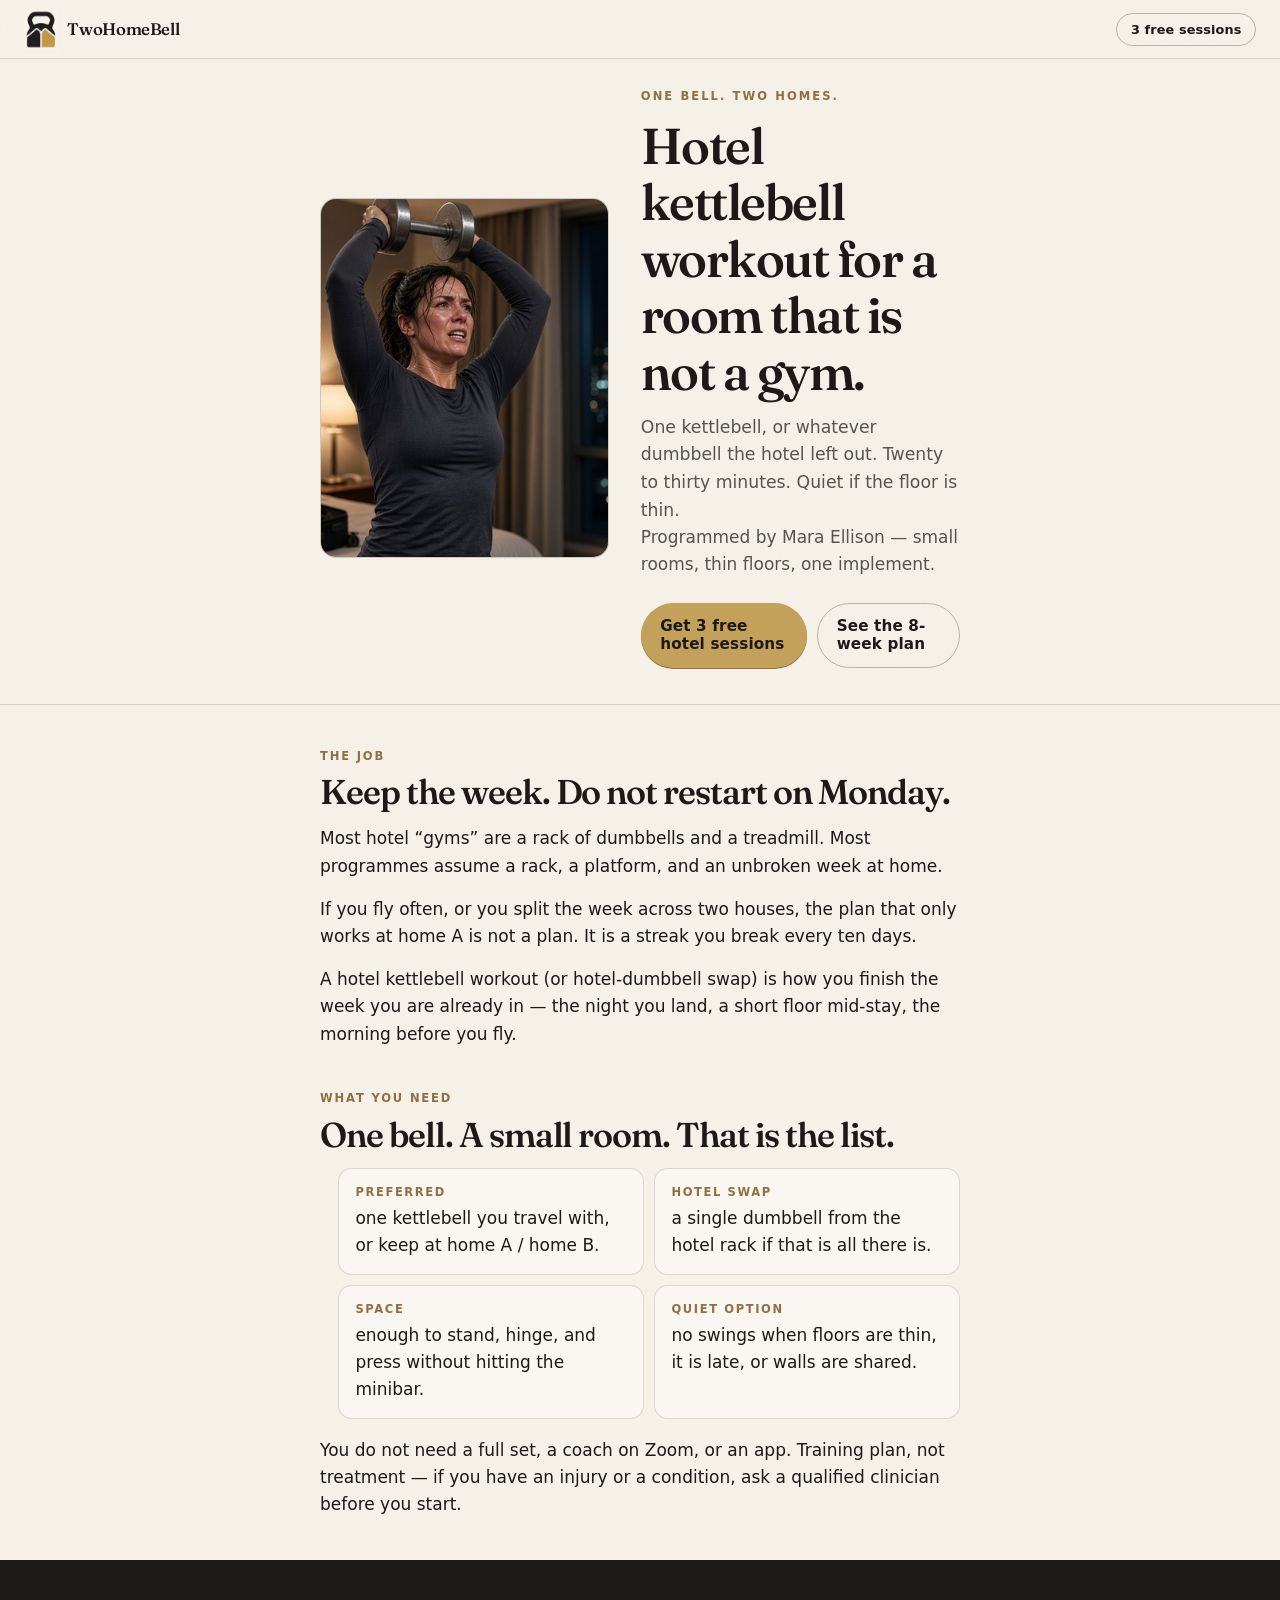
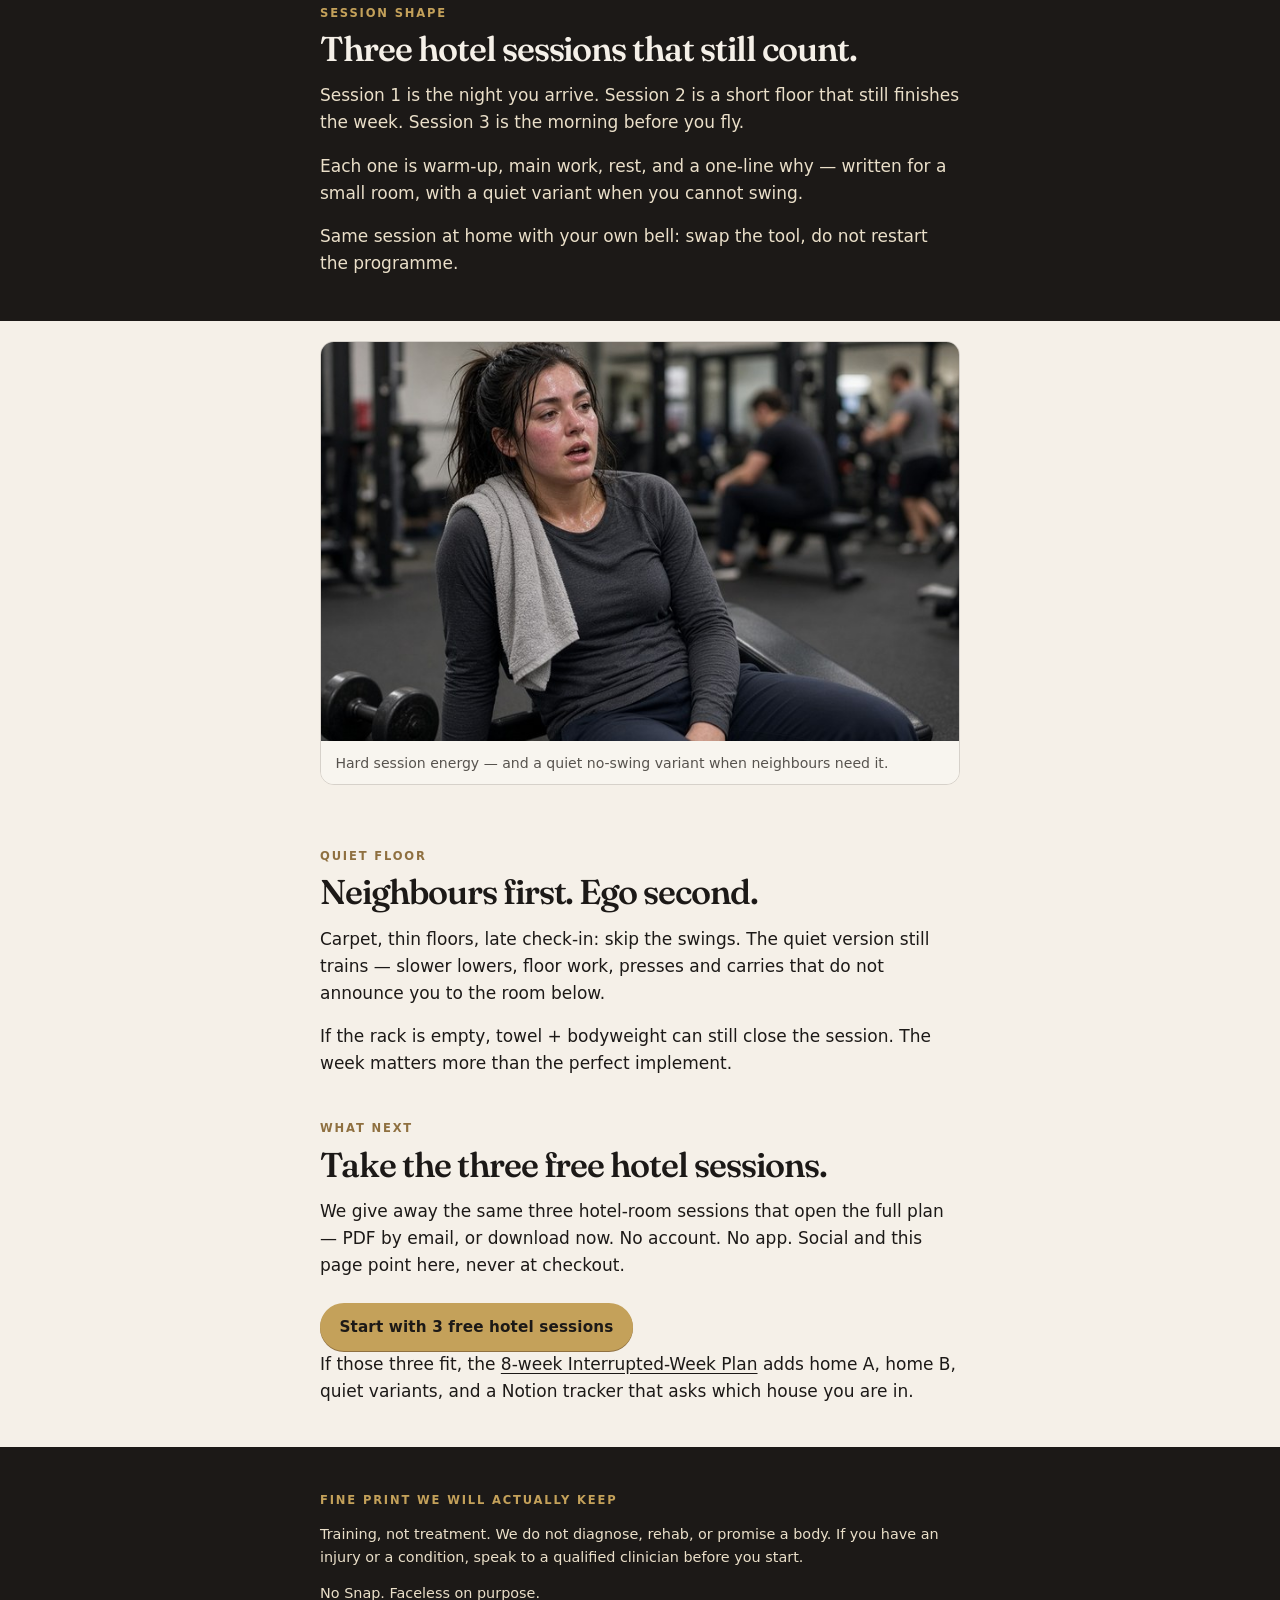
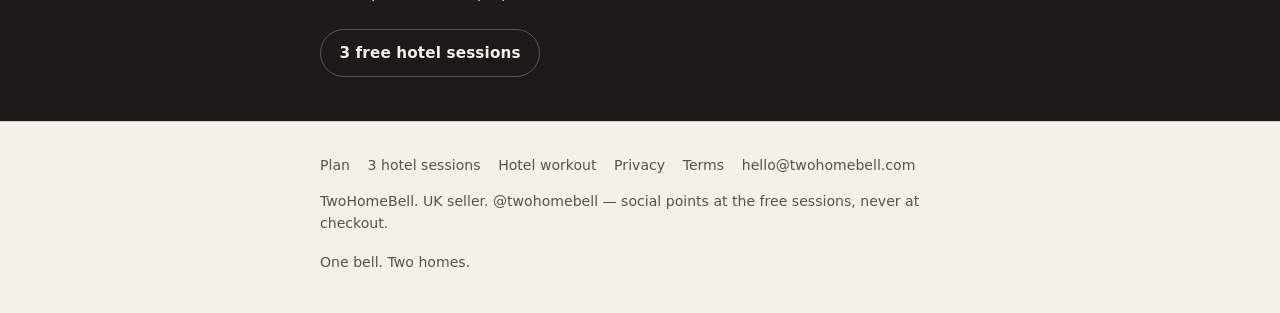
==== commit cf3fe407: "Mara v2: sweaty gym-social imagery + hotel/home mix" ====
--- a/hotel-kettlebell-workout.html
+++ b/hotel-kettlebell-workout.html
@@ -39,7 +39,7 @@
     <section class="hero">
       <div class="wrap hero-split">
         <figure class="hero-photo">
-          <img src="coach/web/hotel-800.jpg" width="800" height="1000" alt="Mara training with a kettlebell in a hotel room beside an open suitcase">
+          <img src="coach/web/hotel-800.jpg" width="800" height="1000" alt="Mara overhead pressing a dumbbell in a hotel room at night">
         </figure>
         <div class="hero-copy">
           <p class="kicker">One bell. Two homes.</p>
@@ -91,8 +91,8 @@
     </section>
 
     <figure class="inline-photo wrap" style="max-width:var(--max);margin-left:auto;margin-right:auto">
-      <img src="coach/web/quiet-800.jpg" width="800" height="1000" loading="lazy" alt="Mara holding a kettlebell in a quiet hotel room with curtains closed">
-      <figcaption>Quiet variant — no swings. Still a session.</figcaption>
+      <img src="coach/web/gym-rest-800.jpg" width="800" height="1000" loading="lazy" alt="Mara resting between sets on a bench, towel, sweaty">
+      <figcaption>Hard session energy — and a quiet no-swing variant when neighbours need it.</figcaption>
     </figure>
 
     <section class="section">
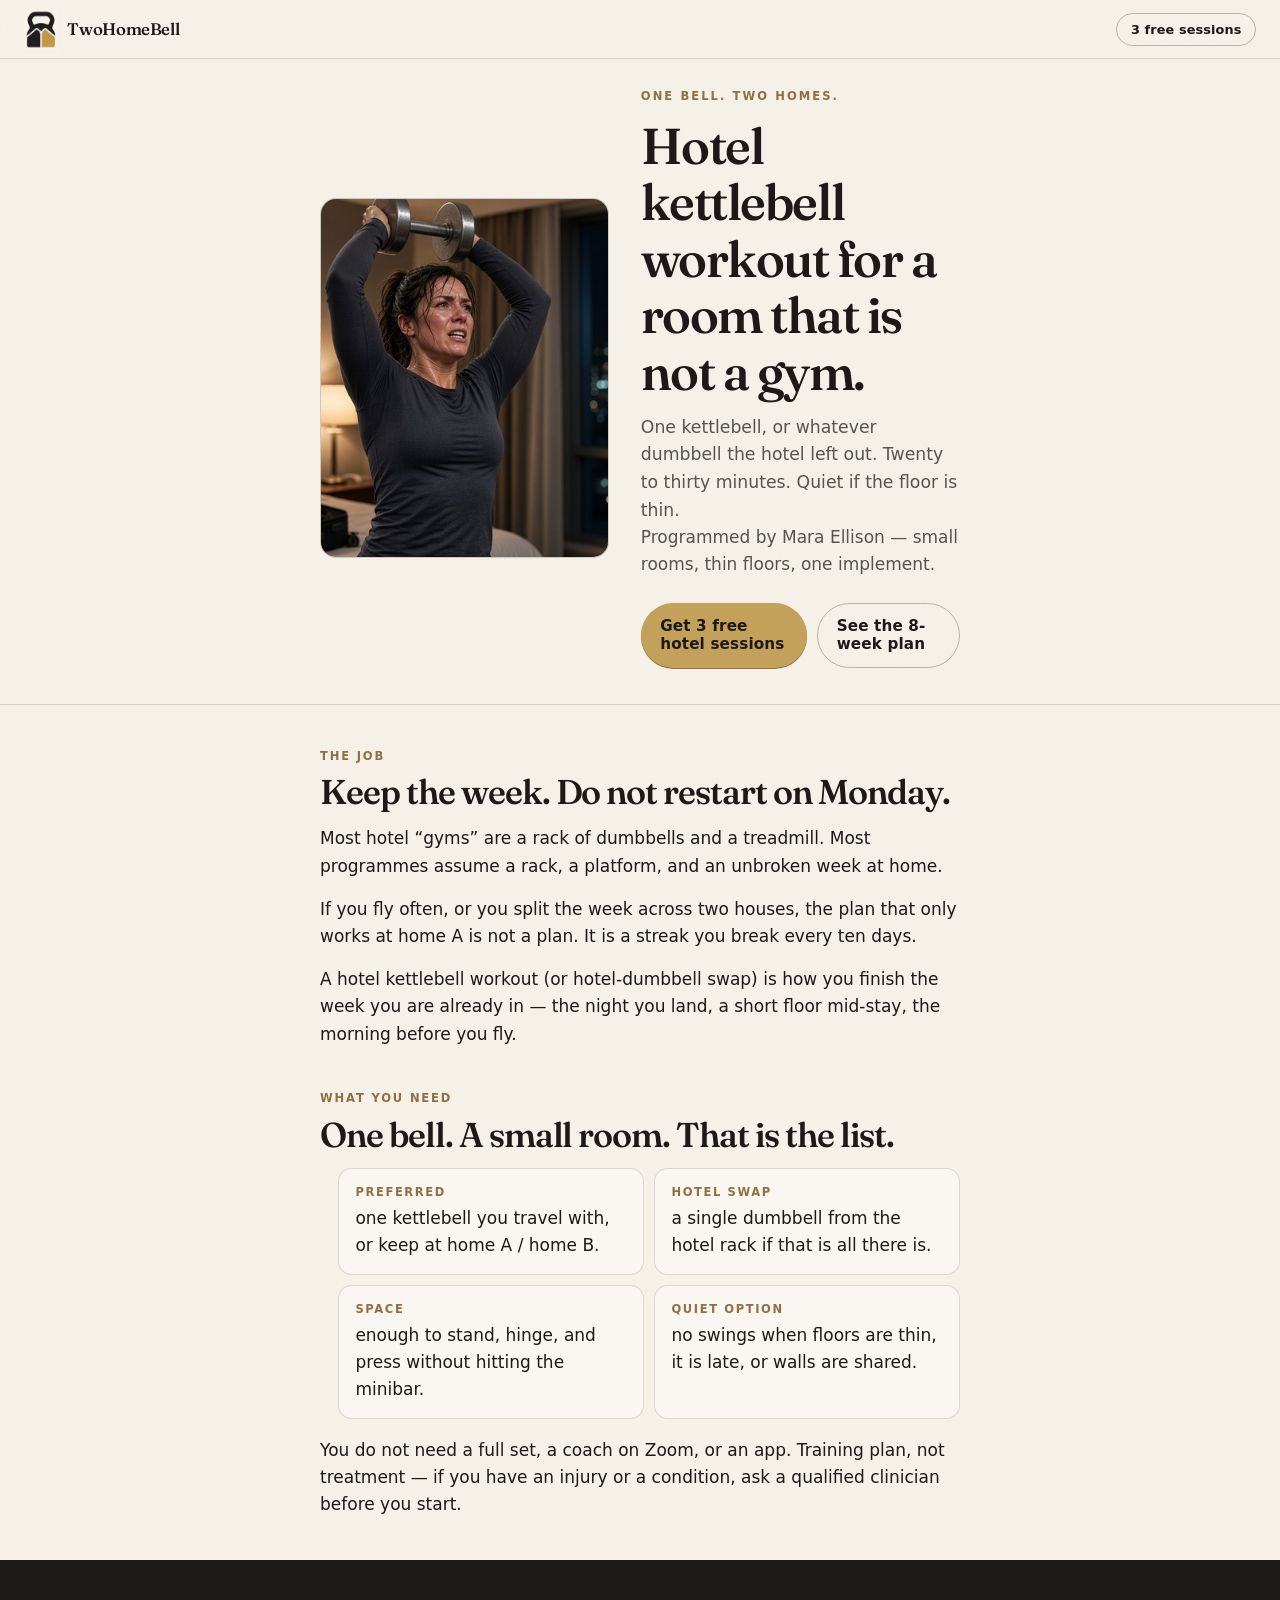
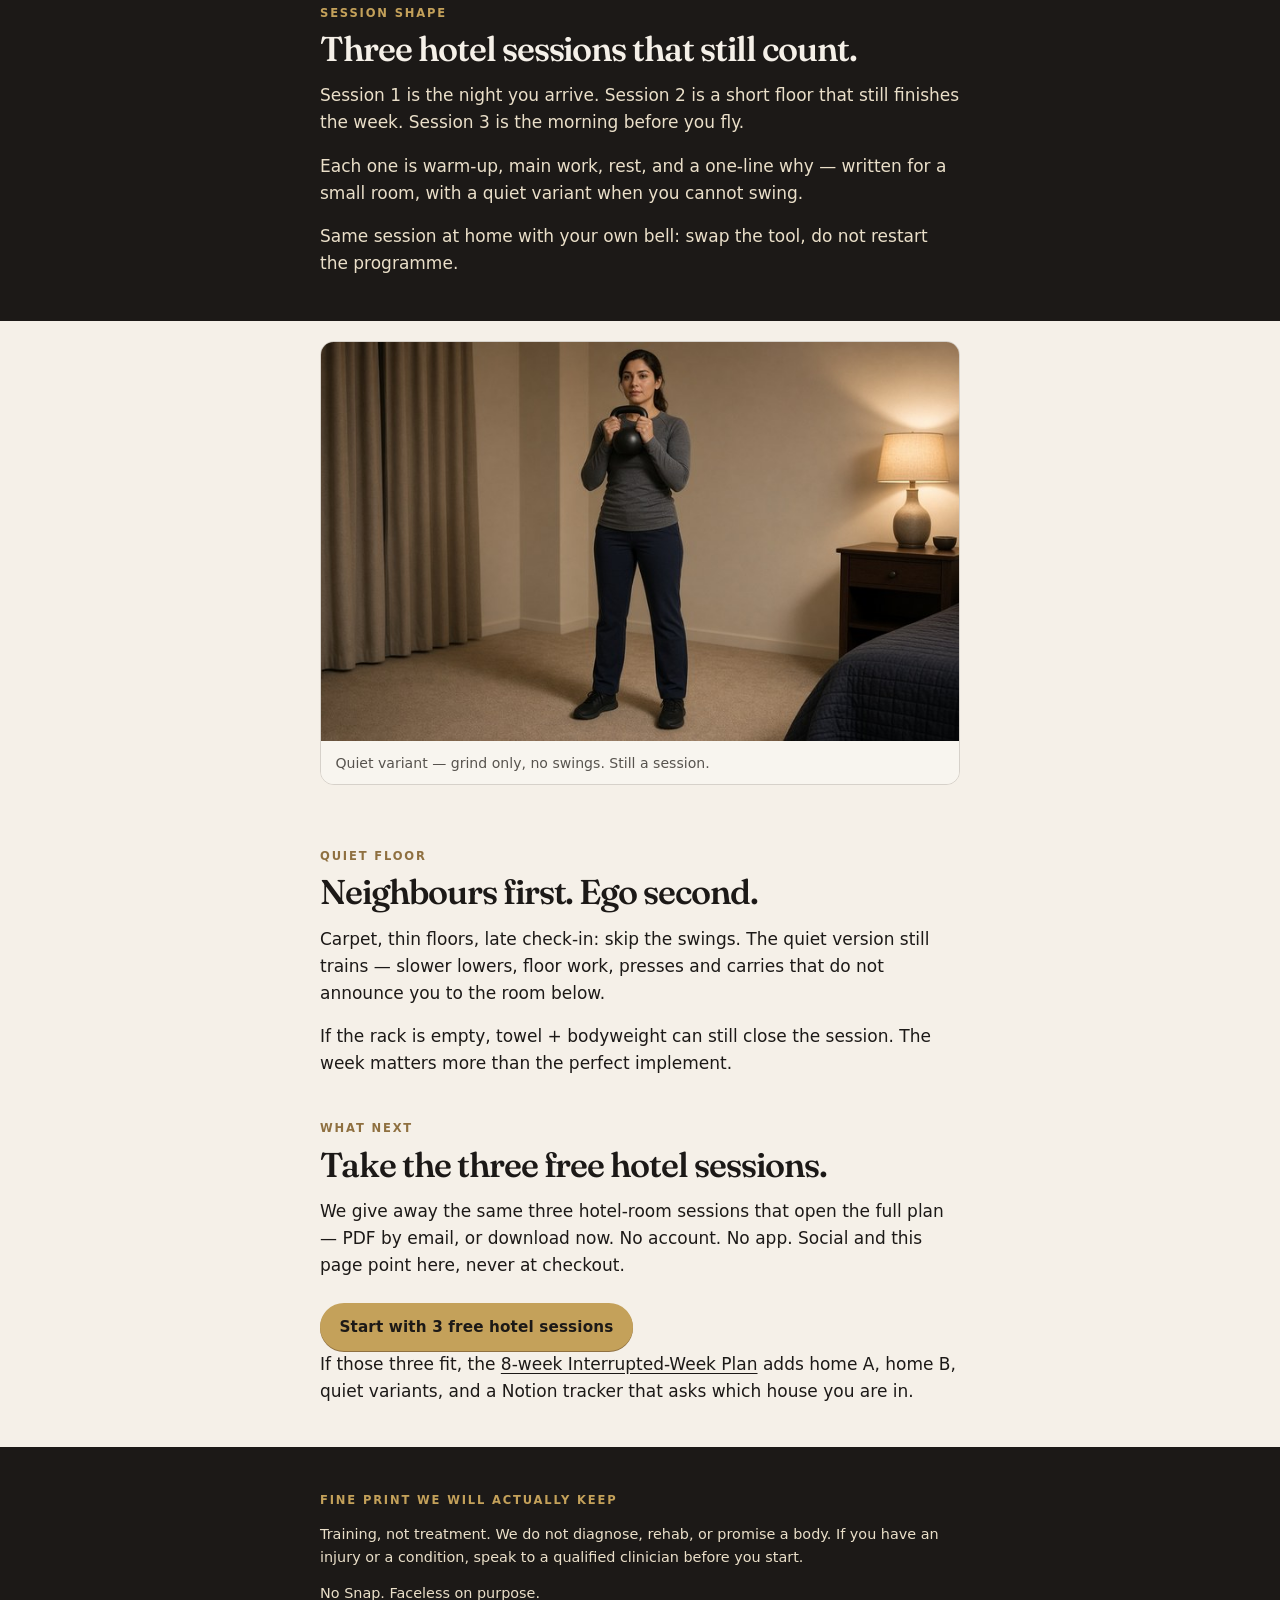
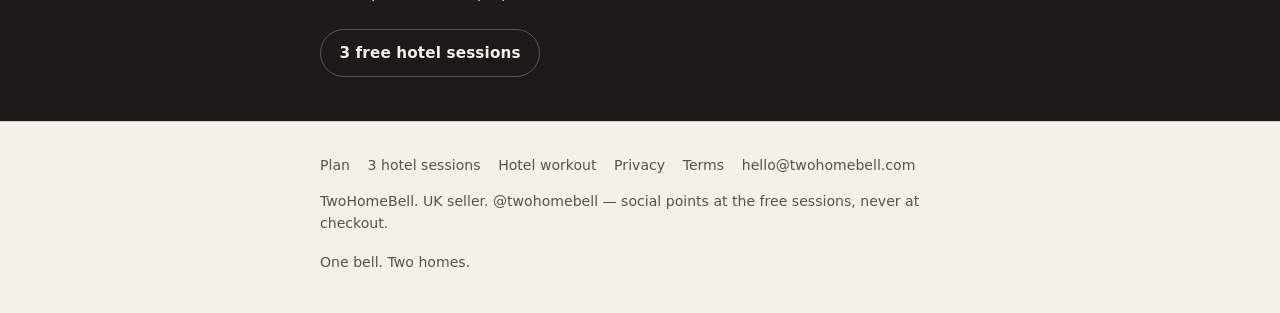
==== commit 6ad76464: "Hotel page: quiet still for quiet section" ====
--- a/hotel-kettlebell-workout.html
+++ b/hotel-kettlebell-workout.html
@@ -91,8 +91,8 @@
     </section>
 
     <figure class="inline-photo wrap" style="max-width:var(--max);margin-left:auto;margin-right:auto">
-      <img src="coach/web/gym-rest-800.jpg" width="800" height="1000" loading="lazy" alt="Mara resting between sets on a bench, towel, sweaty">
-      <figcaption>Hard session energy — and a quiet no-swing variant when neighbours need it.</figcaption>
+      <img src="coach/web/quiet-800.jpg" width="800" height="1000" loading="lazy" alt="Mara static goblet hold in a quiet hotel room, curtains closed">
+      <figcaption>Quiet variant — grind only, no swings. Still a session.</figcaption>
     </figure>
 
     <section class="section">
